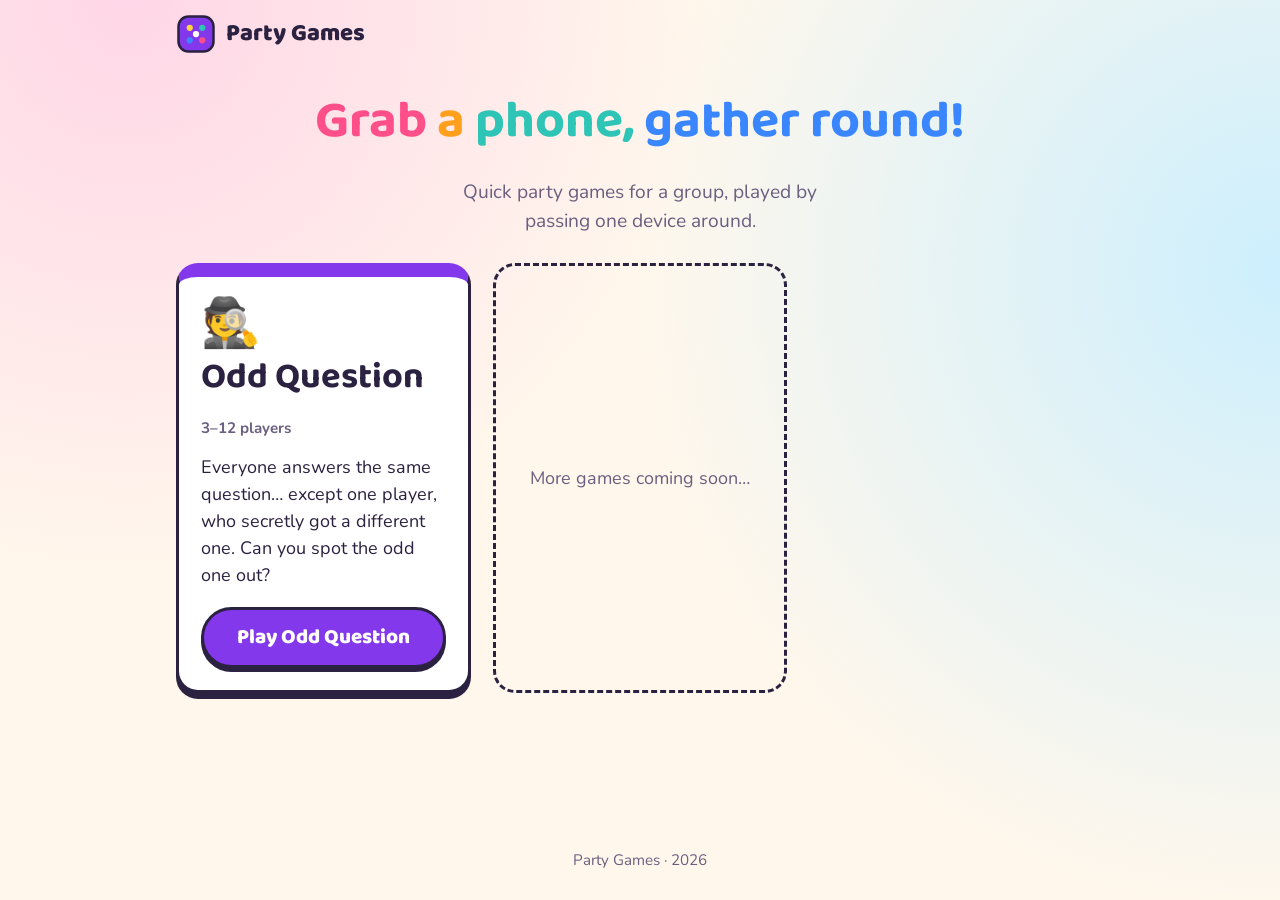
==== index.html @ 806added "Add party games site with Odd Question game Static site for GitHub Pages: home page with game cards " ====
<!doctype html>
<html lang="en">
<head>
  <meta charset="utf-8">
  <meta name="viewport" content="width=device-width, initial-scale=1">
  <title>Party Games</title>
  <meta name="description" content="A collection of pass-the-phone party games you can play on one device.">
  <link rel="icon" href="assets/images/logo.svg" type="image/svg+xml">
  <link rel="preconnect" href="https://fonts.googleapis.com">
  <link rel="preconnect" href="https://fonts.gstatic.com" crossorigin>
  <link rel="stylesheet" href="https://fonts.googleapis.com/css2?family=Baloo+2:wght@600;800&family=Nunito:wght@400;700;800&display=swap">
  <link rel="stylesheet" href="assets/css/main.css">
  <link rel="stylesheet" href="assets/css/home.css">
</head>
<body>
  <header class="site-header">
    <div class="container">
      <a class="brand" href="index.html">
        <img src="assets/images/logo.svg" alt="" width="40" height="40">
        Party Games
      </a>
    </div>
  </header>

  <main>
    <div class="container">
      <section class="hero">
        <h1><span>Grab</span> <span>a</span> <span>phone,</span> <span>gather&nbsp;round!</span></h1>
        <p>Quick party games for a group, played by passing one device around.</p>
      </section>

      <ul class="game-grid" id="game-grid" aria-label="Games"></ul>
      <noscript><p>These games need JavaScript turned on.</p></noscript>
    </div>
  </main>

  <footer class="site-footer">
    <div class="container">Party Games &middot; <span data-year></span></div>
  </footer>

  <script src="assets/js/games.js"></script>
  <script src="assets/js/main.js"></script>
</body>
</html>
---- assets/css/main.css ----
/* ==========================================================================
   Shared styles: tokens, layout, typography, components
   ========================================================================== */

:root {
  --bg: #fff7ec;
  --bg-blob-1: #ffd6e7;
  --bg-blob-2: #cdeffd;
  --surface: #ffffff;
  --ink: #2b2140;
  --ink-soft: #6b5f80;
  --line: #2b2140;

  --pink: #ff4f8b;
  --orange: #ff9f1c;
  --yellow: #ffd23f;
  --green: #2ec4b6;
  --blue: #3a86ff;
  --purple: #8338ec;

  --primary: var(--purple);
  --primary-ink: #ffffff;
  --accent: var(--pink);

  --radius: 22px;
  --radius-sm: 14px;
  --shadow: 0 6px 0 var(--line);
  --shadow-sm: 0 4px 0 var(--line);
  --gutter: 16px;
  --maxw: 960px;

  --font-display: "Baloo 2", "Trebuchet MS", "Segoe UI", system-ui, sans-serif;
  --font-body: "Nunito", "Segoe UI", system-ui, -apple-system, sans-serif;
}

@media (prefers-color-scheme: dark) {
  :root {
    --bg: #1b1530;
    --bg-blob-1: #3a1f4d;
    --bg-blob-2: #15335a;
    --surface: #2a2147;
    --ink: #fdf6ff;
    --ink-soft: #c5b8de;
    --line: #0d0a18;
  }
}

*,
*::before,
*::after {
  box-sizing: border-box;
}

html {
  -webkit-text-size-adjust: 100%;
}

body {
  margin: 0;
  min-height: 100vh;
  min-height: 100dvh;
  display: flex;
  flex-direction: column;
  font-family: var(--font-body);
  font-size: 1.125rem;
  line-height: 1.5;
  color: var(--ink);
  background-color: var(--bg);
  background-image:
    radial-gradient(circle at 10% 0%, var(--bg-blob-1) 0, transparent 40%),
    radial-gradient(circle at 100% 30%, var(--bg-blob-2) 0, transparent 45%);
  background-attachment: fixed;
}

h1,
h2,
h3 {
  font-family: var(--font-display);
  line-height: 1.15;
  margin: 0 0 0.5em;
}

h1 { font-size: clamp(2rem, 7vw, 3.25rem); }
h2 { font-size: clamp(1.6rem, 5.5vw, 2.25rem); }
h3 { font-size: 1.35rem; }

p { margin: 0 0 1em; }

a { color: var(--blue); }

img { max-width: 100%; height: auto; }

.container {
  width: 100%;
  max-width: var(--maxw);
  margin: 0 auto;
  padding: 0 var(--gutter);
}

.visually-hidden {
  position: absolute !important;
  width: 1px;
  height: 1px;
  overflow: hidden;
  clip: rect(0 0 0 0);
  white-space: nowrap;
}

/* --- Header / footer ---------------------------------------------------- */

.site-header {
  padding: 14px 0;
}

.site-header .container {
  display: flex;
  align-items: center;
  justify-content: space-between;
  gap: 12px;
  flex-wrap: wrap;
}

.brand {
  display: inline-flex;
  align-items: center;
  gap: 10px;
  font-family: var(--font-display);
  font-weight: 800;
  font-size: 1.5rem;
  color: var(--ink);
  text-decoration: none;
}

.brand img {
  width: 40px;
  height: 40px;
}

/* On narrow screens, game pages show only the logo so the header fits on one line. */
@media (max-width: 419px) {
  .brand-text-optional { display: none; }
}

.back-link {
  display: inline-flex;
  align-items: center;
  gap: 6px;
  min-height: 48px;
  padding: 8px 18px;
  border: 3px solid var(--line);
  border-radius: 999px;
  background: var(--yellow);
  color: #2b2140;
  font-weight: 800;
  text-decoration: none;
  box-shadow: var(--shadow-sm);
}

.back-link:active { transform: translateY(3px); box-shadow: 0 1px 0 var(--line); }

main {
  flex: 1;
  padding-bottom: 32px;
}

.site-footer {
  padding: 20px 0 28px;
  color: var(--ink-soft);
  font-size: 0.95rem;
  text-align: center;
}

/* --- Components --------------------------------------------------------- */

.card {
  background: var(--surface);
  border: 3px solid var(--line);
  border-radius: var(--radius);
  box-shadow: var(--shadow);
  padding: 22px;
}

.btn {
  display: inline-flex;
  align-items: center;
  justify-content: center;
  gap: 8px;
  min-height: 60px;
  padding: 12px 26px;
  border: 3px solid var(--line);
  border-radius: 999px;
  background: var(--primary);
  color: var(--primary-ink);
  font-family: var(--font-display);
  font-size: 1.3rem;
  font-weight: 800;
  text-decoration: none;
  cursor: pointer;
  box-shadow: var(--shadow-sm);
  transition: transform 0.08s ease, box-shadow 0.08s ease, filter 0.15s ease;
  -webkit-tap-highlight-color: transparent;
}

.btn:hover { filter: brightness(1.08); }
.btn:active { transform: translateY(3px); box-shadow: 0 1px 0 var(--line); }
.btn:disabled { opacity: 0.45; cursor: not-allowed; transform: none; box-shadow: var(--shadow-sm); }

.btn-block { width: 100%; }
.btn-pink { background: var(--pink); }
.btn-green { background: var(--green); color: #10302d; }
.btn-blue { background: var(--blue); }
.btn-yellow { background: var(--yellow); color: #2b2140; }
.btn-ghost { background: var(--surface); color: var(--ink); }

:focus-visible {
  outline: 4px solid var(--blue);
  outline-offset: 3px;
}

input[type="text"],
input[type="number"],
select,
textarea {
  width: 100%;
  min-height: 56px;
  padding: 10px 16px;
  border: 3px solid var(--line);
  border-radius: var(--radius-sm);
  background: var(--surface);
  color: var(--ink);
  font: inherit;
  font-size: 1.15rem;
}

label { font-weight: 700; }

@media (prefers-reduced-motion: reduce) {
  *, *::before, *::after { animation: none !important; transition: none !important; }
}
---- assets/css/home.css ----
/* Home page only */

.hero {
  padding: 24px 0 28px;
  text-align: center;
}

.hero h1 span:nth-child(1) { color: var(--pink); }
.hero h1 span:nth-child(2) { color: var(--orange); }
.hero h1 span:nth-child(3) { color: var(--green); }
.hero h1 span:nth-child(4) { color: var(--blue); }

.hero p {
  max-width: 34ch;
  margin: 0 auto;
  font-size: 1.2rem;
  color: var(--ink-soft);
}

.game-grid {
  display: grid;
  grid-template-columns: 1fr;
  gap: 22px;
  margin: 0;
  padding: 0;
  list-style: none;
}

@media (min-width: 600px) {
  .game-grid { grid-template-columns: repeat(2, 1fr); }
}

@media (min-width: 900px) {
  .game-grid { grid-template-columns: repeat(3, 1fr); }
}

.game-card {
  display: flex;
  flex-direction: column;
  height: 100%;
  border-top-width: 14px;
}

.game-card[data-color="pink"] { border-top-color: var(--pink); }
.game-card[data-color="orange"] { border-top-color: var(--orange); }
.game-card[data-color="green"] { border-top-color: var(--green); }
.game-card[data-color="blue"] { border-top-color: var(--blue); }
.game-card[data-color="purple"] { border-top-color: var(--purple); }

.game-card .emoji {
  font-size: 3rem;
  line-height: 1;
  margin-bottom: 10px;
}

.game-card .meta {
  margin: 0 0 14px;
  font-size: 0.95rem;
  font-weight: 700;
  color: var(--ink-soft);
}

.game-card p { flex: 1; }

.game-card .btn { align-self: stretch; }

.coming-soon {
  min-height: 120px;
  border-style: dashed;
  border-top-width: 3px;
  background: transparent;
  box-shadow: none;
  text-align: center;
  color: var(--ink-soft);
  display: flex;
  align-items: center;
  justify-content: center;
}
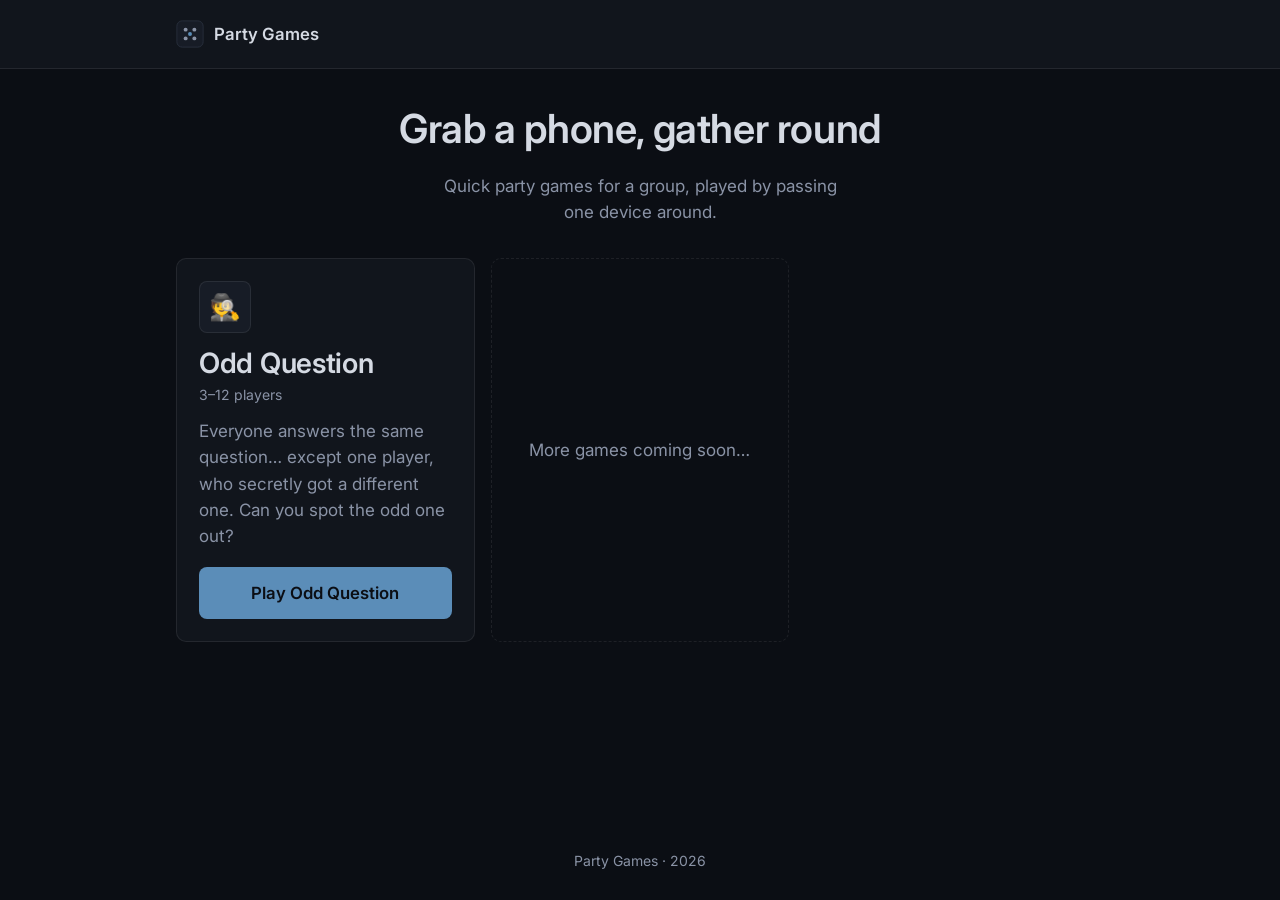
==== commit 734401d3: "Restyle site with dark, understated palette - Add CLAUDE.md with the visual style rules - Define all" ====
--- a/index.html
+++ b/index.html
@@ -8,7 +8,7 @@
   <link rel="icon" href="assets/images/logo.svg" type="image/svg+xml">
   <link rel="preconnect" href="https://fonts.googleapis.com">
   <link rel="preconnect" href="https://fonts.gstatic.com" crossorigin>
-  <link rel="stylesheet" href="https://fonts.googleapis.com/css2?family=Baloo+2:wght@600;800&family=Nunito:wght@400;700;800&display=swap">
+  <link rel="stylesheet" href="https://fonts.googleapis.com/css2?family=Inter:wght@400;500;600&display=swap">
   <link rel="stylesheet" href="assets/css/main.css">
   <link rel="stylesheet" href="assets/css/home.css">
 </head>
@@ -25,7 +25,7 @@
   <main>
     <div class="container">
       <section class="hero">
-        <h1><span>Grab</span> <span>a</span> <span>phone,</span> <span>gather&nbsp;round!</span></h1>
+        <h1>Grab a phone, gather round</h1>
         <p>Quick party games for a group, played by passing one device around.</p>
       </section>
 
--- a/assets/css/main.css
+++ b/assets/css/main.css
@@ -1,48 +1,44 @@
 /* ==========================================================================
    Shared styles: tokens, layout, typography, components
+   All colours live here as variables; other stylesheets only reference them.
    ========================================================================== */
 
 :root {
-  --bg: #fff7ec;
-  --bg-blob-1: #ffd6e7;
-  --bg-blob-2: #cdeffd;
-  --surface: #ffffff;
-  --ink: #2b2140;
-  --ink-soft: #6b5f80;
-  --line: #2b2140;
-
-  --pink: #ff4f8b;
-  --orange: #ff9f1c;
-  --yellow: #ffd23f;
-  --green: #2ec4b6;
-  --blue: #3a86ff;
-  --purple: #8338ec;
-
-  --primary: var(--purple);
-  --primary-ink: #ffffff;
-  --accent: var(--pink);
-
-  --radius: 22px;
-  --radius-sm: 14px;
-  --shadow: 0 6px 0 var(--line);
-  --shadow-sm: 0 4px 0 var(--line);
+  color-scheme: dark;
+
+  /* Surfaces, darkest to lightest */
+  --bg: #0b0e14;
+  --surface: #11151c;
+  --surface-2: #171c26;
+  --surface-3: #1e2430;
+
+  /* Text */
+  --text: #d5dae3;
+  --text-muted: #8a93a6;
+
+  /* Accent (the only one) */
+  --accent: #5b8db8;
+  --accent-hover: #6898c1;
+  --accent-ink: #0b0e14;
+  --accent-soft: rgba(91, 141, 184, 0.14);
+
+  /* Borders */
+  --border: rgba(255, 255, 255, 0.08);
+  --border-strong: rgba(255, 255, 255, 0.12);
+
+  /* Status (muted) */
+  --danger: #c27474;
+  --danger-soft: rgba(194, 116, 116, 0.12);
+  --danger-border: rgba(194, 116, 116, 0.35);
+  --success: #7fa88a;
+  --warning: #c4a467;
+
+  --radius: 10px;
+  --radius-sm: 8px;
   --gutter: 16px;
   --maxw: 960px;
 
-  --font-display: "Baloo 2", "Trebuchet MS", "Segoe UI", system-ui, sans-serif;
-  --font-body: "Nunito", "Segoe UI", system-ui, -apple-system, sans-serif;
-}
-
-@media (prefers-color-scheme: dark) {
-  :root {
-    --bg: #1b1530;
-    --bg-blob-1: #3a1f4d;
-    --bg-blob-2: #15335a;
-    --surface: #2a2147;
-    --ink: #fdf6ff;
-    --ink-soft: #c5b8de;
-    --line: #0d0a18;
-  }
+  --font: "Inter", system-ui, -apple-system, "Segoe UI", Roboto, sans-serif;
 }
 
 *,
@@ -61,32 +57,30 @@
   min-height: 100dvh;
   display: flex;
   flex-direction: column;
-  font-family: var(--font-body);
-  font-size: 1.125rem;
-  line-height: 1.5;
-  color: var(--ink);
-  background-color: var(--bg);
-  background-image:
-    radial-gradient(circle at 10% 0%, var(--bg-blob-1) 0, transparent 40%),
-    radial-gradient(circle at 100% 30%, var(--bg-blob-2) 0, transparent 45%);
-  background-attachment: fixed;
+  font-family: var(--font);
+  font-size: 1.0625rem;
+  line-height: 1.55;
+  color: var(--text);
+  background: var(--bg);
+  -webkit-font-smoothing: antialiased;
 }
 
 h1,
 h2,
 h3 {
-  font-family: var(--font-display);
-  line-height: 1.15;
+  font-weight: 600;
+  line-height: 1.2;
+  letter-spacing: -0.01em;
   margin: 0 0 0.5em;
 }
 
-h1 { font-size: clamp(2rem, 7vw, 3.25rem); }
-h2 { font-size: clamp(1.6rem, 5.5vw, 2.25rem); }
-h3 { font-size: 1.35rem; }
+h1 { font-size: clamp(1.75rem, 6vw, 2.5rem); }
+h2 { font-size: clamp(1.35rem, 4.5vw, 1.75rem); }
+h3 { font-size: 1.15rem; }
 
 p { margin: 0 0 1em; }
 
-a { color: var(--blue); }
+a { color: var(--accent); }
 
 img { max-width: 100%; height: auto; }
 
@@ -109,7 +103,10 @@
 /* --- Header / footer ---------------------------------------------------- */
 
 .site-header {
-  padding: 14px 0;
+  padding: 12px 0;
+  margin-bottom: 8px;
+  border-bottom: 1px solid var(--border);
+  background: var(--surface);
 }
 
 .site-header .container {
@@ -124,16 +121,16 @@
   display: inline-flex;
   align-items: center;
   gap: 10px;
-  font-family: var(--font-display);
-  font-weight: 800;
-  font-size: 1.5rem;
-  color: var(--ink);
+  min-height: 44px;
+  font-weight: 600;
+  font-size: 1.05rem;
+  color: var(--text);
   text-decoration: none;
 }
 
 .brand img {
-  width: 40px;
-  height: 40px;
+  width: 28px;
+  height: 28px;
 }
 
 /* On narrow screens, game pages show only the logo so the header fits on one line. */
@@ -145,18 +142,19 @@
   display: inline-flex;
   align-items: center;
   gap: 6px;
-  min-height: 48px;
-  padding: 8px 18px;
-  border: 3px solid var(--line);
-  border-radius: 999px;
-  background: var(--yellow);
-  color: #2b2140;
-  font-weight: 800;
+  min-height: 44px;
+  padding: 8px 14px;
+  border: 1px solid var(--border-strong);
+  border-radius: var(--radius-sm);
+  background: var(--surface-2);
+  color: var(--text-muted);
+  font-size: 0.95rem;
+  font-weight: 500;
   text-decoration: none;
-  box-shadow: var(--shadow-sm);
-}
-
-.back-link:active { transform: translateY(3px); box-shadow: 0 1px 0 var(--line); }
+  transition: color 0.15s ease, background-color 0.15s ease;
+}
+
+.back-link:hover { color: var(--text); background: var(--surface-3); }
 
 main {
   flex: 1;
@@ -165,8 +163,8 @@
 
 .site-footer {
   padding: 20px 0 28px;
-  color: var(--ink-soft);
-  font-size: 0.95rem;
+  color: var(--text-muted);
+  font-size: 0.875rem;
   text-align: center;
 }
 
@@ -174,9 +172,8 @@
 
 .card {
   background: var(--surface);
-  border: 3px solid var(--line);
+  border: 1px solid var(--border);
   border-radius: var(--radius);
-  box-shadow: var(--shadow);
   padding: 22px;
 }
 
@@ -185,36 +182,38 @@
   align-items: center;
   justify-content: center;
   gap: 8px;
-  min-height: 60px;
-  padding: 12px 26px;
-  border: 3px solid var(--line);
-  border-radius: 999px;
-  background: var(--primary);
-  color: var(--primary-ink);
-  font-family: var(--font-display);
-  font-size: 1.3rem;
-  font-weight: 800;
+  min-height: 52px;
+  padding: 12px 22px;
+  border: 1px solid transparent;
+  border-radius: var(--radius-sm);
+  background: var(--accent);
+  color: var(--accent-ink);
+  font-family: inherit;
+  font-size: 1.05rem;
+  font-weight: 600;
   text-decoration: none;
   cursor: pointer;
-  box-shadow: var(--shadow-sm);
-  transition: transform 0.08s ease, box-shadow 0.08s ease, filter 0.15s ease;
+  transition: background-color 0.15s ease, color 0.15s ease, border-color 0.15s ease;
   -webkit-tap-highlight-color: transparent;
 }
 
-.btn:hover { filter: brightness(1.08); }
-.btn:active { transform: translateY(3px); box-shadow: 0 1px 0 var(--line); }
-.btn:disabled { opacity: 0.45; cursor: not-allowed; transform: none; box-shadow: var(--shadow-sm); }
+.btn:hover { background: var(--accent-hover); }
+.btn:active { transform: translateY(1px); }
+.btn:disabled { opacity: 0.4; cursor: not-allowed; transform: none; }
 
 .btn-block { width: 100%; }
-.btn-pink { background: var(--pink); }
-.btn-green { background: var(--green); color: #10302d; }
-.btn-blue { background: var(--blue); }
-.btn-yellow { background: var(--yellow); color: #2b2140; }
-.btn-ghost { background: var(--surface); color: var(--ink); }
+
+.btn-secondary {
+  background: var(--surface-2);
+  border-color: var(--border-strong);
+  color: var(--text);
+}
+
+.btn-secondary:hover { background: var(--surface-3); }
 
 :focus-visible {
-  outline: 4px solid var(--blue);
-  outline-offset: 3px;
+  outline: 2px solid var(--accent);
+  outline-offset: 2px;
 }
 
 input[type="text"],
@@ -222,17 +221,26 @@
 select,
 textarea {
   width: 100%;
-  min-height: 56px;
-  padding: 10px 16px;
-  border: 3px solid var(--line);
+  min-height: 52px;
+  padding: 10px 14px;
+  border: 1px solid var(--border-strong);
   border-radius: var(--radius-sm);
-  background: var(--surface);
-  color: var(--ink);
+  background: var(--bg);
+  color: var(--text);
   font: inherit;
-  font-size: 1.15rem;
-}
-
-label { font-weight: 700; }
+  font-size: 1.0625rem;
+  transition: border-color 0.15s ease;
+}
+
+input::placeholder { color: var(--text-muted); opacity: 0.8; }
+
+input[type="text"]:focus,
+textarea:focus {
+  outline: none;
+  border-color: var(--accent);
+}
+
+label { font-weight: 500; }
 
 @media (prefers-reduced-motion: reduce) {
   *, *::before, *::after { animation: none !important; transition: none !important; }
--- a/assets/css/home.css
+++ b/assets/css/home.css
@@ -1,26 +1,20 @@
 /* Home page only */
 
 .hero {
-  padding: 24px 0 28px;
+  padding: 28px 0 32px;
   text-align: center;
 }
 
-.hero h1 span:nth-child(1) { color: var(--pink); }
-.hero h1 span:nth-child(2) { color: var(--orange); }
-.hero h1 span:nth-child(3) { color: var(--green); }
-.hero h1 span:nth-child(4) { color: var(--blue); }
-
 .hero p {
-  max-width: 34ch;
+  max-width: 36ch;
   margin: 0 auto;
-  font-size: 1.2rem;
-  color: var(--ink-soft);
+  color: var(--text-muted);
 }
 
 .game-grid {
   display: grid;
   grid-template-columns: 1fr;
-  gap: 22px;
+  gap: 16px;
   margin: 0;
   padding: 0;
   list-style: none;
@@ -38,40 +32,42 @@
   display: flex;
   flex-direction: column;
   height: 100%;
-  border-top-width: 14px;
+  transition: border-color 0.15s ease;
 }
 
-.game-card[data-color="pink"] { border-top-color: var(--pink); }
-.game-card[data-color="orange"] { border-top-color: var(--orange); }
-.game-card[data-color="green"] { border-top-color: var(--green); }
-.game-card[data-color="blue"] { border-top-color: var(--blue); }
-.game-card[data-color="purple"] { border-top-color: var(--purple); }
+.game-card:hover { border-color: var(--border-strong); }
 
 .game-card .emoji {
-  font-size: 3rem;
+  display: grid;
+  place-items: center;
+  width: 52px;
+  height: 52px;
+  margin-bottom: 14px;
+  border: 1px solid var(--border);
+  border-radius: var(--radius-sm);
+  background: var(--surface-2);
+  font-size: 1.6rem;
   line-height: 1;
-  margin-bottom: 10px;
 }
 
+.game-card h2 { margin-bottom: 4px; }
+
 .game-card .meta {
-  margin: 0 0 14px;
-  font-size: 0.95rem;
-  font-weight: 700;
-  color: var(--ink-soft);
+  margin: 0 0 12px;
+  font-size: 0.875rem;
+  color: var(--text-muted);
 }
 
-.game-card p { flex: 1; }
+.game-card p { flex: 1; color: var(--text-muted); }
 
 .game-card .btn { align-self: stretch; }
 
 .coming-soon {
   min-height: 120px;
   border-style: dashed;
-  border-top-width: 3px;
   background: transparent;
-  box-shadow: none;
   text-align: center;
-  color: var(--ink-soft);
+  color: var(--text-muted);
   display: flex;
   align-items: center;
   justify-content: center;
